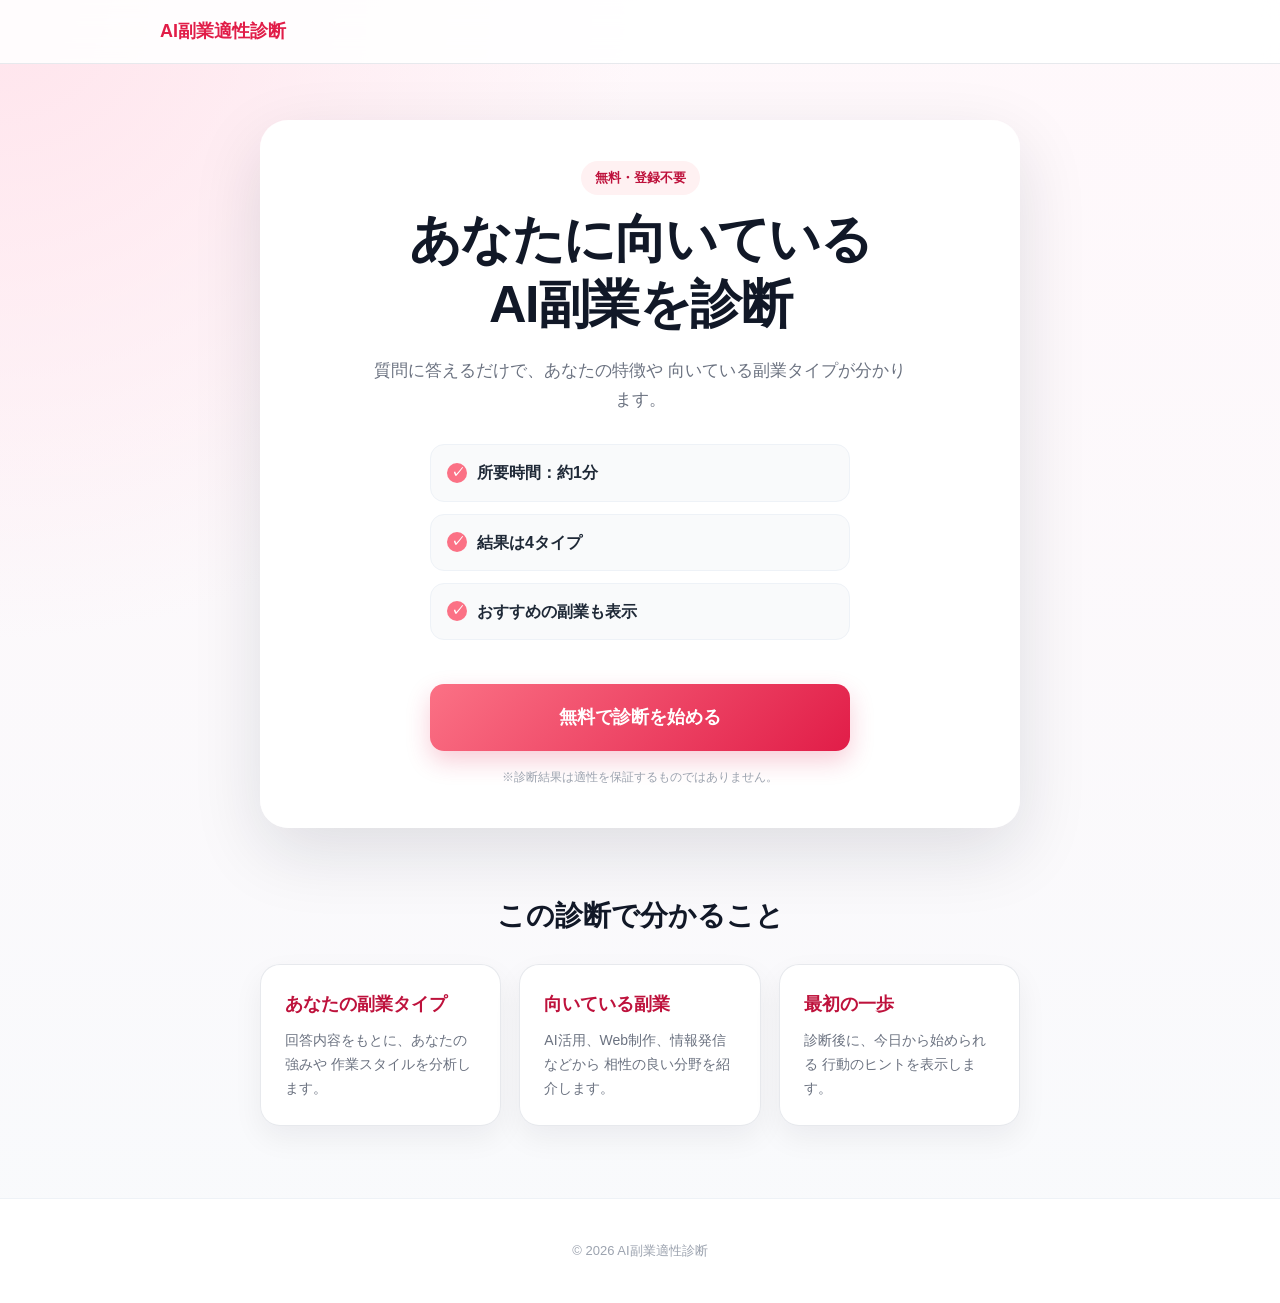
==== index.html @ ab5e4700 "Initial commit" ====
<!DOCTYPE html>
<html lang="ja">
<head>
    <meta charset="UTF-8">

    <meta
        name="viewport"
        content="width=device-width, initial-scale=1.0"
    >

    <title>AI副業適性診断｜あなたに向いている副業タイプを無料診断</title>

    <meta
        name="description"
        content="10個の質問に答えるだけで、あなたに向いているAI副業や働き方を無料で診断します。"
    >

    <meta name="robots" content="index, follow">

    <meta property="og:type" content="website">
    <meta property="og:title" content="AI副業適性診断">
    <meta
        property="og:description"
        content="質問に答えて、あなたに向いている副業タイプを診断しよう。"
    >
    <meta property="og:locale" content="ja_JP">

    <link rel="stylesheet" href="css/style.css">
</head>

<body>

    <header class="site-header">
        <div class="header-inner">
            <a href="./" class="site-logo">
                AI副業適性診断
            </a>
        </div>
    </header>

    <main class="main-content">

        <section class="diagnosis-section">

            <div class="container">

                <div id="intro" class="intro">

                    <p class="eyebrow">
                        無料・登録不要
                    </p>

                    <h1>
                        あなたに向いている<br>
                        AI副業を診断
                    </h1>

                    <p class="sub">
                        質問に答えるだけで、あなたの特徴や
                        向いている副業タイプが分かります。
                    </p>

                    <ul class="feature-list">
                        <li>所要時間：約1分</li>
                        <li>結果は4タイプ</li>
                        <li>おすすめの副業も表示</li>
                    </ul>

                    <button id="startButton" type="button">
                        無料で診断を始める
                    </button>

                    <p class="notice">
                        ※診断結果は適性を保証するものではありません。
                    </p>

                </div>

                <div
                    id="app"
                    class="app"
                    aria-live="polite"
                ></div>

            </div>

        </section>

        <section class="about-section">

            <div class="container">

                <h2>この診断で分かること</h2>

                <div class="about-grid">

                    <article class="about-card">
                        <h3>あなたの副業タイプ</h3>
                        <p>
                            回答内容をもとに、あなたの強みや
                            作業スタイルを分析します。
                        </p>
                    </article>

                    <article class="about-card">
                        <h3>向いている副業</h3>
                        <p>
                            AI活用、Web制作、情報発信などから
                            相性の良い分野を紹介します。
                        </p>
                    </article>

                    <article class="about-card">
                        <h3>最初の一歩</h3>
                        <p>
                            診断後に、今日から始められる
                            行動のヒントを表示します。
                        </p>
                    </article>

                </div>

            </div>

        </section>

    </main>

    <footer class="site-footer">
        <div class="container">
            <p>
                &copy; 2026 AI副業適性診断
            </p>
        </div>
    </footer>

   <script src="js/questions.js"></script>
<script src="js/results.js"></script>
<script src="js/engine.js"></script>

</body>
</html>
---- css/style.css ----
/* =========================
   基本設定
========================= */

* {
    box-sizing: border-box;
}

html {
    scroll-behavior: smooth;
}

body {
    margin: 0;
    color: #1f2937;
    background:
        radial-gradient(circle at top left, #ffe4ec 0, transparent 35%),
        linear-gradient(180deg, #fff8fb 0%, #f8fafc 100%);
    font-family:
        -apple-system,
        BlinkMacSystemFont,
        "Segoe UI",
        "Hiragino Kaku Gothic ProN",
        "Yu Gothic",
        sans-serif;
    line-height: 1.7;
}

button,
input,
textarea {
    font: inherit;
}

button {
    -webkit-tap-highlight-color: transparent;
}

.container {
    width: min(100% - 32px, 760px);
    margin-inline: auto;
}

/* =========================
   ヘッダー
========================= */

.site-header {
    background: rgba(255, 255, 255, 0.88);
    border-bottom: 1px solid rgba(229, 231, 235, 0.9);
    backdrop-filter: blur(12px);
}

.header-inner {
    width: min(100% - 32px, 960px);
    margin-inline: auto;
    padding: 16px 0;
}

.site-logo {
    color: #e11d48;
    font-size: 18px;
    font-weight: 800;
    text-decoration: none;
}

/* =========================
   メイン
========================= */

.main-content {
    min-height: 80vh;
}

.diagnosis-section {
    padding: 56px 0 40px;
}

.diagnosis-section .container {
    overflow: hidden;
    padding: 40px;
    background: rgba(255, 255, 255, 0.96);
    border: 1px solid rgba(255, 255, 255, 0.9);
    border-radius: 28px;
    box-shadow: 0 24px 70px rgba(15, 23, 42, 0.12);
}

/* =========================
   最初の画面
========================= */

.intro {
    text-align: center;
}

.eyebrow {
    display: inline-block;
    margin: 0 0 12px;
    padding: 6px 14px;
    color: #be123c;
    background: #fff1f2;
    border-radius: 999px;
    font-size: 13px;
    font-weight: 700;
}

h1 {
    margin: 0;
    color: #111827;
    font-size: clamp(32px, 7vw, 52px);
    line-height: 1.25;
    letter-spacing: -0.03em;
}

.sub {
    max-width: 540px;
    margin: 20px auto 0;
    color: #6b7280;
    font-size: 17px;
}

.feature-list {
    display: grid;
    gap: 12px;
    max-width: 420px;
    margin: 30px auto;
    padding: 0;
    list-style: none;
    text-align: left;
}

.feature-list li {
    position: relative;
    padding: 14px 16px 14px 46px;
    background: #f9fafb;
    border: 1px solid #eef2f7;
    border-radius: 14px;
    font-weight: 600;
}

.feature-list li::before {
    position: absolute;
    top: 50%;
    left: 16px;
    width: 20px;
    height: 20px;
    content: "✓";
    color: white;
    background: #fb7185;
    border-radius: 50%;
    font-size: 13px;
    line-height: 20px;
    text-align: center;
    transform: translateY(-50%);
}

.notice {
    margin: 16px 0 0;
    color: #9ca3af;
    font-size: 12px;
}

/* =========================
   ボタン
========================= */

button {
    width: 100%;
    margin-top: 14px;
    padding: 16px 20px;
    color: white;
    background: linear-gradient(135deg, #fb7185, #e11d48);
    border: 0;
    border-radius: 14px;
    box-shadow: 0 10px 24px rgba(225, 29, 72, 0.22);
    cursor: pointer;
    font-size: 17px;
    font-weight: 800;
    transition:
        transform 0.18s ease,
        box-shadow 0.18s ease,
        opacity 0.18s ease;
}

button:hover {
    box-shadow: 0 14px 30px rgba(225, 29, 72, 0.3);
    transform: translateY(-2px);
}

button:active {
    box-shadow: 0 6px 16px rgba(225, 29, 72, 0.2);
    transform: translateY(1px);
}

button:focus-visible {
    outline: 3px solid rgba(251, 113, 133, 0.35);
    outline-offset: 3px;
}

#startButton {
    max-width: 420px;
    padding: 18px 24px;
    font-size: 18px;
}

/* =========================
   診断画面
========================= */

.app {
    animation: fadeIn 0.35s ease;
}

.app:empty {
    display: none;
}

.app h2 {
    margin: 8px 0 18px;
    color: #111827;
    font-size: clamp(24px, 5vw, 32px);
    line-height: 1.35;
}

.app h3 {
    margin: 18px 0 12px;
    color: #be123c;
    font-size: clamp(25px, 5vw, 36px);
    line-height: 1.35;
}

.app p {
    color: #4b5563;
    font-size: 17px;
}

.progress {
    width: 100%;
    height: 12px;
    margin-bottom: 24px;
    overflow: hidden;
    background: #f1f5f9;
    border-radius: 999px;
}

.progress-bar {
    height: 100%;
    background: linear-gradient(90deg, #fda4af, #e11d48);
    border-radius: inherit;
    transition: width 0.35s ease;
}

/* =========================
   説明カード
========================= */

.about-section {
    padding: 24px 0 72px;
}

.about-section h2 {
    margin: 0 0 24px;
    color: #111827;
    font-size: 28px;
    text-align: center;
}

.about-grid {
    display: grid;
    grid-template-columns: repeat(3, 1fr);
    gap: 18px;
}

.about-card {
    padding: 24px;
    background: rgba(255, 255, 255, 0.88);
    border: 1px solid rgba(229, 231, 235, 0.9);
    border-radius: 20px;
    box-shadow: 0 12px 30px rgba(15, 23, 42, 0.06);
}

.about-card h3 {
    margin: 0 0 10px;
    color: #be123c;
    font-size: 18px;
}

.about-card p {
    margin: 0;
    color: #6b7280;
    font-size: 14px;
}

/* =========================
   フッター
========================= */

.site-footer {
    padding: 28px 0;
    color: #9ca3af;
    background: white;
    border-top: 1px solid #eef2f7;
    font-size: 13px;
    text-align: center;
}

/* =========================
   アニメーション
========================= */

@keyframes fadeIn {
    from {
        opacity: 0;
        transform: translateY(8px);
    }

    to {
        opacity: 1;
        transform: translateY(0);
    }
}

/* =========================
   スマホ対応
========================= */

@media (max-width: 700px) {
    .diagnosis-section {
        padding: 28px 0 24px;
    }

    .diagnosis-section .container {
        width: min(100% - 20px, 760px);
        padding: 28px 20px;
        border-radius: 22px;
    }

    .header-inner {
        width: min(100% - 24px, 960px);
    }

    h1 {
        font-size: 36px;
    }

    .sub {
        font-size: 15px;
    }

    .feature-list {
        margin: 24px auto;
    }

    .about-grid {
        grid-template-columns: 1fr;
    }

    .about-section {
        padding-bottom: 48px;
    }

    button {
        min-height: 56px;
        font-size: 16px;
    }
}

@media (max-width: 380px) {
    h1 {
        font-size: 31px;
    }

    .diagnosis-section .container {
        padding: 24px 16px;
    }
}
/* =========================
   結果画面
========================= */

.result-card{
    padding:32px;
    margin-top:20px;
    background:#ffffff;
    border:1px solid #ececec;
    border-radius:20px;
    animation:fadeIn .4s ease;
}

.result-label{
    color:#e11d48;
    font-weight:bold;
    margin-bottom:8px;
}

.result-score{
    font-size:18px;
    font-weight:bold;
    margin:20px 0;
}

.result-section{
    margin-top:28px;
    text-align:left;
}

.result-section h3{
    margin-bottom:10px;
    color:#e11d48;
}

.result-section ul{
    margin:0;
    padding-left:20px;
}

.result-section li{
    margin-bottom:8px;
}
/* =========================
   結果画面アップグレード
========================= */

.result-card {
    --result-color: #e11d48;
    --result-light: #fff1f2;
    text-align: center;
}

.result-creator {
    --result-color: #7c3aed;
    --result-light: #f5f3ff;
}

.result-steady {
    --result-color: #2563eb;
    --result-light: #eff6ff;
}

.result-communication {
    --result-color: #ea580c;
    --result-light: #fff7ed;
}

.result-discovery {
    --result-color: #16a34a;
    --result-light: #f0fdf4;
}

.result-card .result-label,
.result-card .result-title,
.result-card .result-section h3 {
    color: var(--result-color);
}

.result-title {
    margin-top: 8px;
}

.score-circle {
    display: grid;
    width: 160px;
    height: 160px;
    margin: 28px auto;
    place-items: center;
    background:
        conic-gradient(
            var(--result-color) calc(var(--score) * 1%),
            #e5e7eb 0
        );
    border-radius: 50%;
}

.score-circle-inner {
    display: flex;
    width: 126px;
    height: 126px;
    align-items: center;
    justify-content: center;
    flex-direction: column;
    background: white;
    border-radius: 50%;
}

.score-circle strong {
    color: var(--result-color);
    font-size: 34px;
    line-height: 1;
}

.score-circle span {
    margin-top: 8px;
    color: #6b7280;
    font-size: 13px;
    font-weight: 700;
}

.result-description {
    max-width: 560px;
    margin: 0 auto;
}

.result-section {
    padding: 22px;
    background: #f9fafb;
    border-radius: 16px;
}

.result-section h3 {
    margin-top: 0;
}

.result-section p:last-child,
.result-section ul:last-child {
    margin-bottom: 0;
}

.first-step {
    background: var(--result-light);
    border-left: 5px solid var(--result-color);
}

.share-area {
    display: grid;
    grid-template-columns: 1fr 1fr;
    gap: 12px;
    margin-top: 30px;
}

.secondary-button {
    color: var(--result-color);
    background: white;
    border: 2px solid var(--result-color);
    box-shadow: none;
}

.secondary-button:hover {
    background: var(--result-light);
    box-shadow: none;
}

.retry-button {
    margin-top: 14px;
    color: #4b5563;
    background: #f3f4f6;
    box-shadow: none;
}

.retry-button:hover {
    background: #e5e7eb;
    box-shadow: none;
}

.copy-message {
    min-height: 24px;
    margin: 10px 0 0;
    color: var(--result-color);
    font-size: 14px;
    font-weight: 700;
}

.question-number {
    margin: 0 0 8px;
    color: #e11d48;
    font-size: 14px;
    font-weight: 800;
}

.choice-list {
    margin-top: 24px;
}

@media (max-width: 600px) {
    .result-card {
        padding: 24px 16px;
    }

    .score-circle {
        width: 140px;
        height: 140px;
    }

    .score-circle-inner {
        width: 108px;
        height: 108px;
    }

    .score-circle strong {
        font-size: 30px;
    }

    .result-section {
        padding: 18px;
    }

    .share-area {
        grid-template-columns: 1fr;
    }
}
/* =========================
   能力バランス
========================= */

.score-breakdown {
    margin-top: 30px;
    padding: 24px;
    background: #f9fafb;
    border-radius: 18px;
    text-align: left;
}

.score-breakdown h3 {
    margin: 0 0 20px;
    text-align: center;
}

.breakdown-item + .breakdown-item {
    margin-top: 18px;
}

.breakdown-heading {
    display: flex;
    align-items: center;
    justify-content: space-between;
    margin-bottom: 7px;
    color: #374151;
    font-size: 14px;
    font-weight: 700;
}

.breakdown-heading strong {
    color: var(--result-color);
}

.breakdown-track {
    width: 100%;
    height: 10px;
    overflow: hidden;
    background: #e5e7eb;
    border-radius: 999px;
}

.breakdown-bar {
    height: 100%;
    background: var(--result-color);
    border-radius: inherit;
    transition: width 0.6s ease;
}

@media (max-width: 600px) {
    .score-breakdown {
        padding: 20px 16px;
    }
}
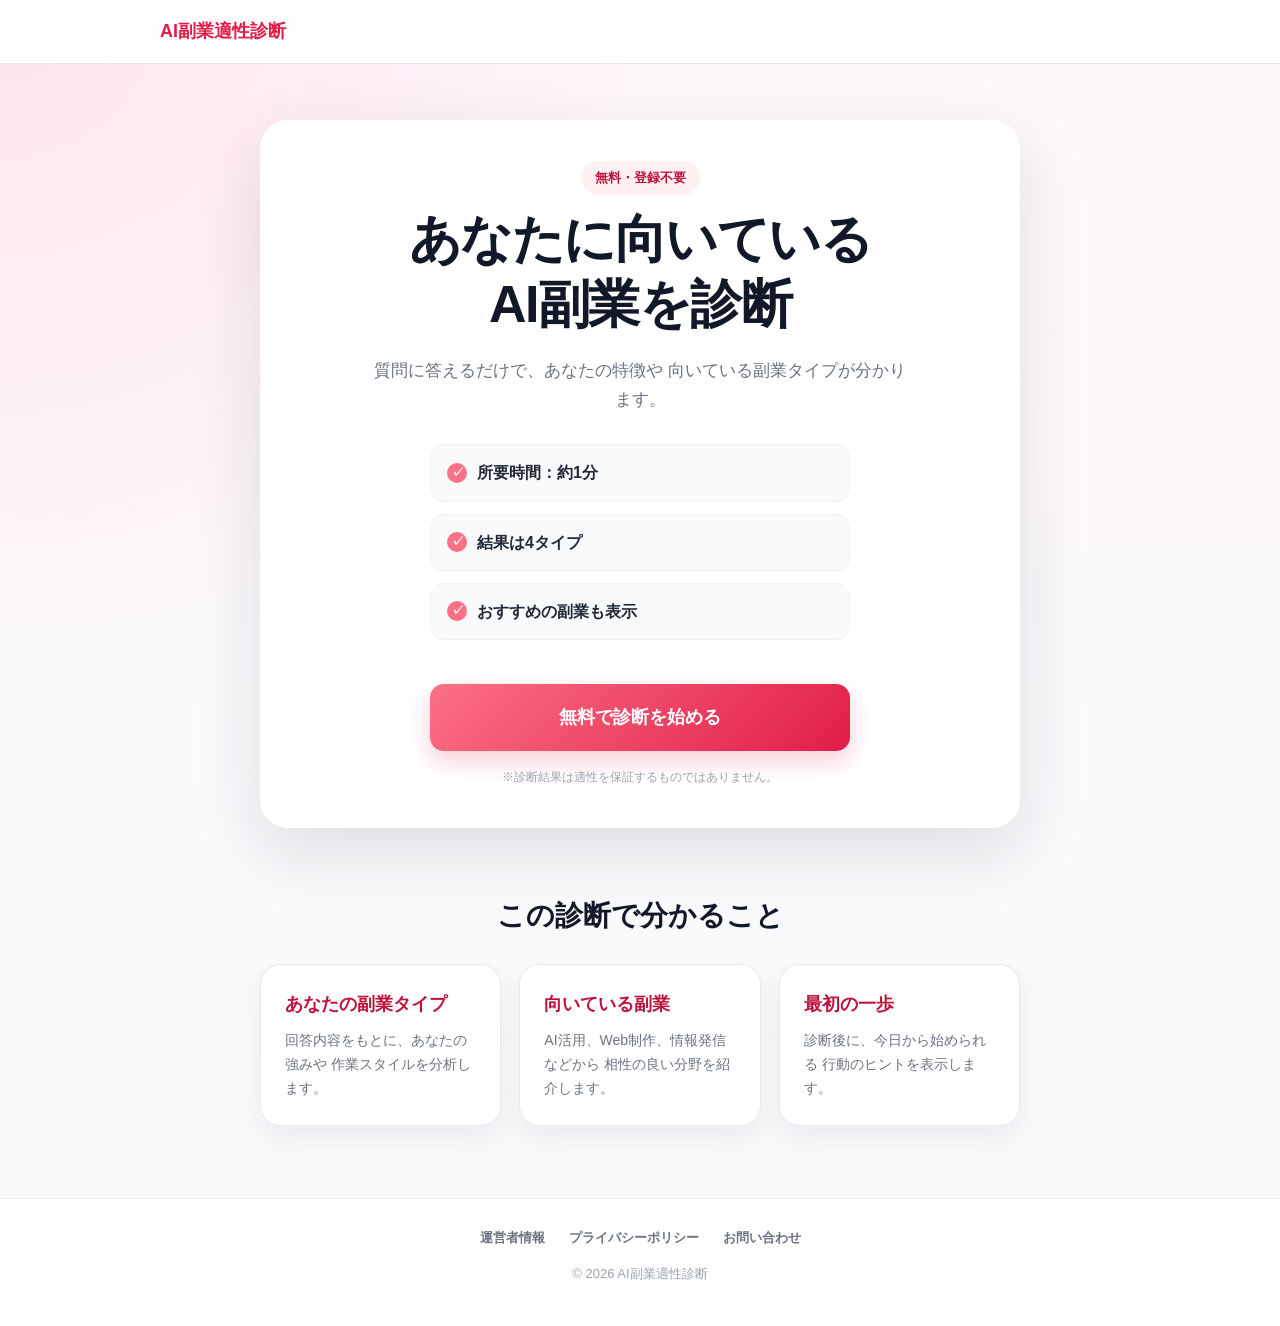
==== commit cd2b9248: "プライバシーポリシー・お問い合わせ・運営者情報を追加" ====
--- a/index.html
+++ b/index.html
@@ -26,6 +26,22 @@
     <meta property="og:locale" content="ja_JP">
 
     <link rel="stylesheet" href="css/style.css">
+
+    <!-- Google tag (gtag.js) -->
+<script async src="https://www.googletagmanager.com/gtag/js?id=G-ZSD522D9MX"></script>
+
+<script>
+window.dataLayer = window.dataLayer || [];
+
+function gtag() {
+    dataLayer.push(arguments);
+}
+
+gtag("js", new Date());
+
+gtag("config", "G-ZSD522D9MX");
+</script>
+
 </head>
 
 <body>
@@ -127,12 +143,20 @@
     </main>
 
     <footer class="site-footer">
-        <div class="container">
-            <p>
-                &copy; 2026 AI副業適性診断
-            </p>
-        </div>
-    </footer>
+    <div class="container">
+
+        <nav class="footer-nav" aria-label="フッターメニュー">
+            <a href="about.html">運営者情報</a>
+            <a href="privacy.html">プライバシーポリシー</a>
+            <a href="contact.html">お問い合わせ</a>
+        </nav>
+
+        <p>
+            &copy; 2026 AI副業適性診断
+        </p>
+
+    </div>
+</footer>
 
    <script src="js/questions.js"></script>
 <script src="js/results.js"></script>
--- a/css/style.css
+++ b/css/style.css
@@ -651,4 +651,49 @@
     .score-breakdown {
         padding: 20px 16px;
     }
+}
+
+.tool-list {
+    display: grid;
+    gap: 12px;
+}
+
+.tool-link {
+    display: block;
+    padding: 14px 16px;
+    color: white;
+    background: var(--result-color);
+    border-radius: 12px;
+    text-align: center;
+    text-decoration: none;
+    font-weight: 700;
+    transition: transform 0.2s ease;
+}
+
+.tool-link:hover {
+    transform: translateY(-2px);
+}
+
+/* =========================
+   フッターメニュー
+========================= */
+
+.footer-nav {
+    display: flex;
+    justify-content: center;
+    flex-wrap: wrap;
+    gap: 12px 24px;
+    margin-bottom: 14px;
+}
+
+.footer-nav a {
+    color: #6b7280;
+    font-size: 13px;
+    font-weight: 600;
+    text-decoration: none;
+}
+
+.footer-nav a:hover {
+    color: #e11d48;
+    text-decoration: underline;
 }
